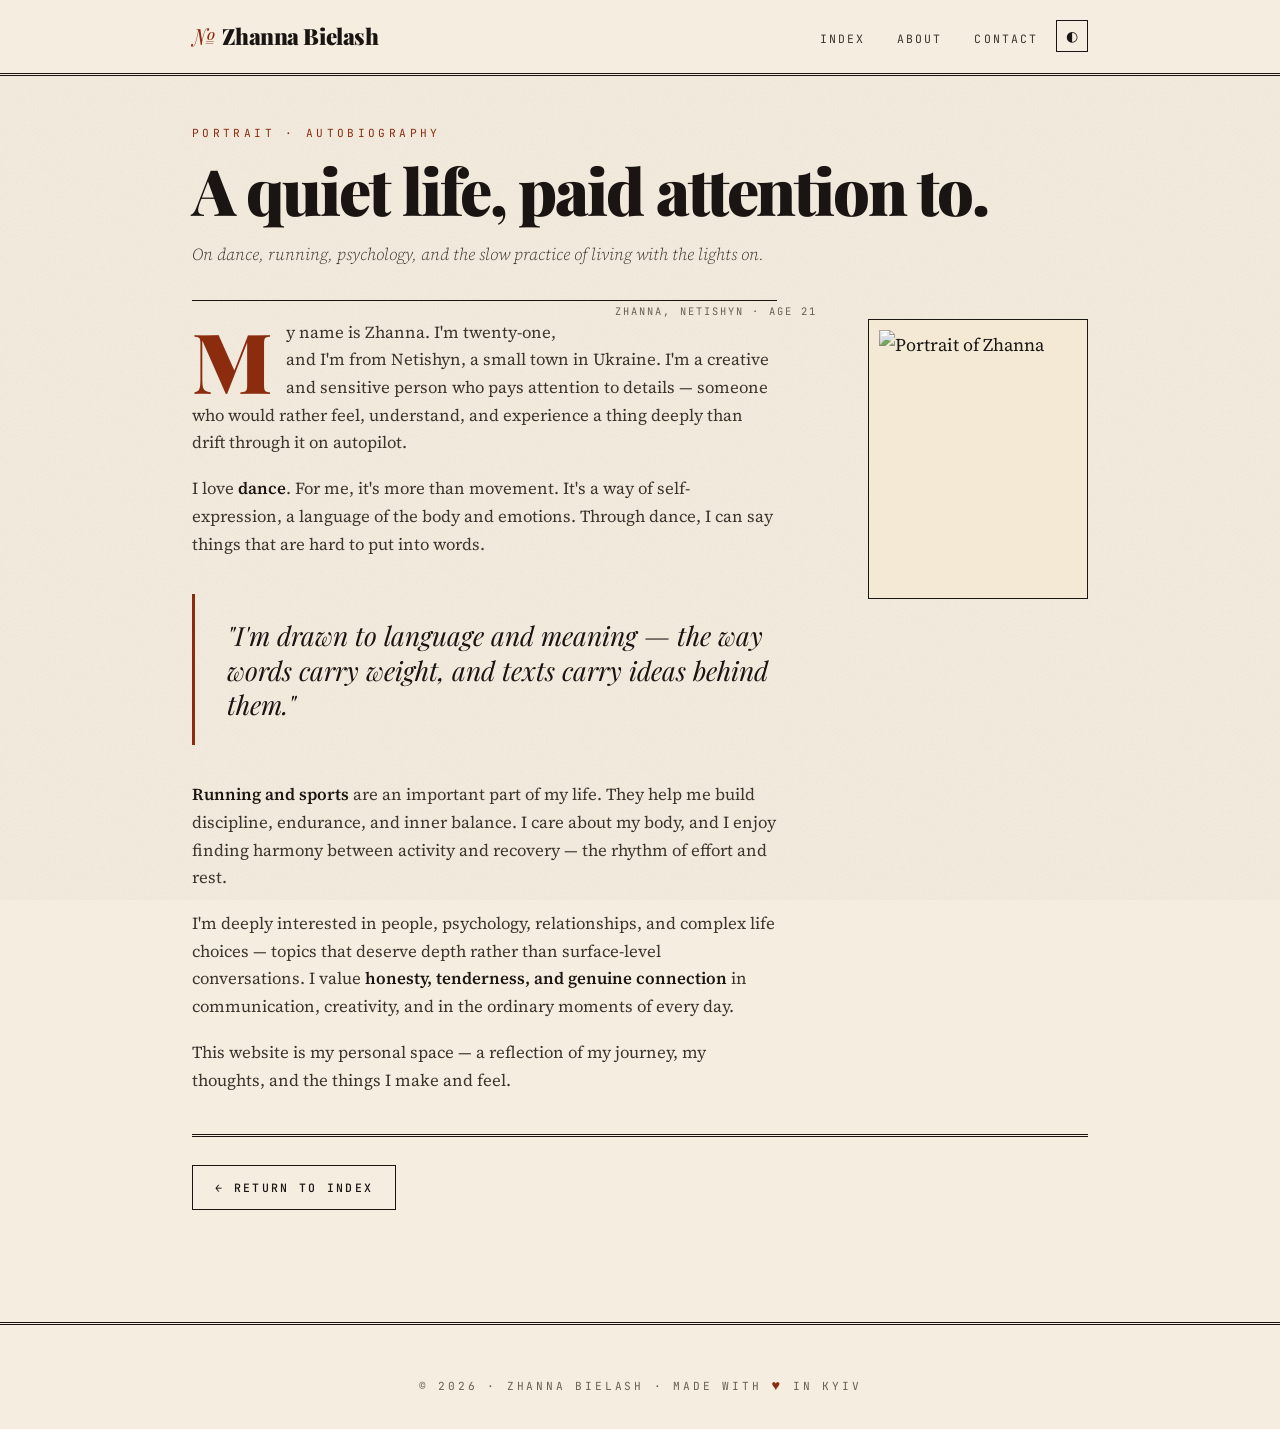
==== public/about.html @ b997ff3d "Redesign portfolio with editorial magazine aesthetic Replace generic dark-gradient template with a w" ====
<!DOCTYPE html>
<html lang="en" data-theme="light">
<head>
  <meta charset="UTF-8">
  <meta name="viewport" content="width=device-width, initial-scale=1.0">
  <title>About — Zhanna Bielash</title>
  <link rel="stylesheet" href="../assets/css/style.css">
</head>
<body>
  <nav class="nav">
    <div class="nav-inner">
      <a href="../index.html" class="nav-brand">Zhanna Bielash</a>
      <ul class="nav-links">
        <li><a href="../index.html">Index</a></li>
        <li><a href="./about.html">About</a></li>
        <li><a href="./contact.html">Contact</a></li>
        <li><button type="button" class="theme-toggle" data-theme-toggle aria-label="Toggle theme">◐</button></li>
      </ul>
    </div>
  </nav>

  <main class="container">
    <article class="page reveal">
      <span class="page-kicker">Portrait · Autobiography</span>
      <h1>A quiet life, paid attention to.</h1>
      <p class="page-deck">On dance, running, psychology, and the slow practice of living with the lights on.</p>

      <img src="../assets/images/My photo.jpg" alt="Portrait of Zhanna" class="avatar">
      <span class="avatar-caption">Zhanna, Netishyn · age 21</span>

      <p class="lede">My name is Zhanna. I'm twenty-one, and I'm from Netishyn, a small town in Ukraine. I'm a creative and sensitive person who pays attention to details — someone who would rather feel, understand, and experience a thing deeply than drift through it on autopilot.</p>

      <p>I love <b>dance</b>. For me, it's more than movement. It's a way of self-expression, a language of the body and emotions. Through dance, I can say things that are hard to put into words.</p>

      <blockquote class="pullquote">"I'm drawn to language and meaning — the way words carry weight, and texts carry ideas behind them."</blockquote>

      <p><b>Running and sports</b> are an important part of my life. They help me build discipline, endurance, and inner balance. I care about my body, and I enjoy finding harmony between activity and recovery — the rhythm of effort and rest.</p>

      <p>I'm deeply interested in people, psychology, relationships, and complex life choices — topics that deserve depth rather than surface-level conversations. I value <b>honesty, tenderness, and genuine connection</b> in communication, creativity, and in the ordinary moments of every day.</p>

      <p>This website is my personal space — a reflection of my journey, my thoughts, and the things I make and feel.</p>

      <hr>
      <a href="../index.html" class="btn btn-ghost">← Return to Index</a>
    </article>
  </main>

  <footer class="footer">© 2026 · Zhanna Bielash · Made with <span class="heart">♥</span> in Kyiv</footer>
  <script src="../assets/js/main.js"></script>
</body>
</html>
---- assets/css/style.css ----
@import url('https://fonts.googleapis.com/css2?family=Playfair+Display:ital,wght@0,400;0,700;0,900;1,400&family=Source+Serif+4:ital,wght@0,300;0,400;0,600;1,300;1,400&family=JetBrains+Mono:wght@400;500&display=swap');

:root {
  --paper: #f4ede0;
  --paper-deep: #ece2cf;
  --ink: #1a1512;
  --ink-soft: #3d342d;
  --ink-muted: #6b5d52;
  --rule: #1a1512;
  --accent: #8b2c0f;
  --accent-soft: #c77a3a;
  --highlight: #f8e9c4;

  --font-display: 'Playfair Display', Georgia, serif;
  --font-body: 'Source Serif 4', 'Iowan Old Style', Georgia, serif;
  --font-mono: 'JetBrains Mono', ui-monospace, monospace;
}

[data-theme="dark"] {
  --paper: #141110;
  --paper-deep: #0e0c0b;
  --ink: #f0e6d5;
  --ink-soft: #d4c6b0;
  --ink-muted: #8a7d6f;
  --rule: #f0e6d5;
  --accent: #e8a765;
  --highlight: #3a2f1e;
}

* { box-sizing: border-box; margin: 0; padding: 0; }

html { scroll-behavior: smooth; }

body {
  font-family: var(--font-body);
  background: var(--paper);
  color: var(--ink);
  line-height: 1.65;
  font-size: 18px;
  font-weight: 400;
  min-height: 100vh;
  -webkit-font-smoothing: antialiased;
  position: relative;
}

/* paper grain */
body::before {
  content: "";
  position: fixed;
  inset: 0;
  pointer-events: none;
  z-index: 1;
  opacity: 0.4;
  background-image: url("data:image/svg+xml;utf8,<svg xmlns='http://www.w3.org/2000/svg' width='200' height='200'><filter id='n'><feTurbulence type='fractalNoise' baseFrequency='0.9' numOctaves='2'/><feColorMatrix values='0 0 0 0 0.1 0 0 0 0 0.08 0 0 0 0 0.05 0 0 0 0.12 0'/></filter><rect width='100%25' height='100%25' filter='url(%23n)'/></svg>");
  mix-blend-mode: multiply;
}

[data-theme="dark"] body::before { mix-blend-mode: screen; opacity: 0.25; }

.container {
  max-width: 960px;
  margin: 0 auto;
  padding: 24px 32px 80px;
  position: relative;
  z-index: 2;
}

/* MASTHEAD */
.nav {
  border-bottom: 3px double var(--rule);
  background: var(--paper);
  position: relative;
  z-index: 10;
}
.nav-inner {
  max-width: 960px;
  margin: 0 auto;
  padding: 18px 32px;
  display: flex;
  align-items: center;
  justify-content: space-between;
  gap: 24px;
}
.nav-brand {
  font-family: var(--font-display);
  font-weight: 900;
  font-size: 1.4rem;
  letter-spacing: -0.02em;
  color: var(--ink);
  text-decoration: none;
}
.nav-brand::before {
  content: "№";
  font-weight: 400;
  font-style: italic;
  margin-right: 6px;
  color: var(--accent);
}
.nav-links {
  display: flex;
  gap: 4px;
  align-items: center;
  list-style: none;
}
.nav-links a {
  padding: 6px 14px;
  color: var(--ink-soft);
  text-decoration: none;
  font-family: var(--font-mono);
  font-size: 0.72rem;
  text-transform: uppercase;
  letter-spacing: 0.18em;
  border-bottom: 1px solid transparent;
  transition: border-color 200ms, color 200ms;
}
.nav-links a:hover {
  color: var(--ink);
  border-bottom-color: var(--accent);
}
.theme-toggle {
  background: transparent;
  border: 1px solid var(--rule);
  color: var(--ink);
  width: 32px;
  height: 32px;
  border-radius: 0;
  cursor: pointer;
  font-size: 0.85rem;
  transition: background 200ms;
}
.theme-toggle:hover { background: var(--ink); color: var(--paper); }

/* HERO — editorial masthead */
.hero {
  padding: 64px 0 40px;
  border-bottom: 1px solid var(--rule);
  margin-bottom: 48px;
}
.hero .eyebrow {
  display: block;
  font-family: var(--font-mono);
  font-size: 0.72rem;
  letter-spacing: 0.3em;
  text-transform: uppercase;
  color: var(--accent);
  margin-bottom: 20px;
}
.hero .eyebrow::before,
.hero .eyebrow::after {
  content: "—";
  margin: 0 10px;
  color: var(--ink-muted);
}
.hero h1 {
  font-family: var(--font-display);
  font-weight: 900;
  font-size: clamp(3rem, 10vw, 6.5rem);
  line-height: 0.95;
  letter-spacing: -0.04em;
  color: var(--ink);
  margin-bottom: 28px;
}
.hero h1 em {
  font-weight: 400;
  font-style: italic;
  color: var(--accent);
}
.hero h2 {
  font-family: var(--font-body);
  font-style: italic;
  font-weight: 300;
  font-size: clamp(1.1rem, 2.2vw, 1.4rem);
  line-height: 1.5;
  color: var(--ink-soft);
  max-width: 520px;
}
.hero-meta {
  display: flex;
  gap: 24px;
  margin-top: 36px;
  font-family: var(--font-mono);
  font-size: 0.7rem;
  text-transform: uppercase;
  letter-spacing: 0.2em;
  color: var(--ink-muted);
}
.hero-meta span::before {
  content: "";
  display: inline-block;
  width: 6px;
  height: 6px;
  background: var(--accent);
  margin-right: 8px;
  vertical-align: middle;
}

/* SECTION */
.section { padding: 32px 0; }
.section-title {
  font-family: var(--font-mono);
  font-size: 0.75rem;
  font-weight: 500;
  letter-spacing: 0.3em;
  text-transform: uppercase;
  color: var(--accent);
  margin-bottom: 32px;
  padding-bottom: 12px;
  border-bottom: 1px solid var(--rule);
  display: flex;
  align-items: baseline;
  justify-content: space-between;
}
.section-title::after {
  content: attr(data-num);
  font-family: var(--font-display);
  font-style: italic;
  font-weight: 400;
  font-size: 1.1rem;
  color: var(--ink-muted);
  letter-spacing: 0;
  text-transform: none;
}

/* PROJECT GRID — editorial asymmetric */
.grid {
  display: grid;
  grid-template-columns: 1fr 1fr;
  gap: 48px 40px;
}
.grid .card:nth-child(odd) { margin-top: 32px; }

.card {
  text-decoration: none;
  color: inherit;
  display: block;
  transition: transform 400ms cubic-bezier(0.25, 0.46, 0.45, 0.94);
}
.card:hover { transform: translateY(-4px); }

.card-media {
  aspect-ratio: 4 / 3;
  overflow: hidden;
  background: var(--paper-deep);
  margin-bottom: 18px;
  border: 1px solid var(--rule);
  filter: grayscale(0.2) contrast(1.05);
  transition: filter 500ms;
}
.card-media img {
  width: 100%;
  height: 100%;
  object-fit: cover;
  transition: transform 700ms cubic-bezier(0.25, 0.46, 0.45, 0.94);
}
.card:hover .card-media { filter: grayscale(0) contrast(1); }
.card:hover .card-media img { transform: scale(1.04); }

.card-kicker {
  font-family: var(--font-mono);
  font-size: 0.65rem;
  letter-spacing: 0.25em;
  text-transform: uppercase;
  color: var(--accent);
  margin-bottom: 8px;
}
.card-title {
  font-family: var(--font-display);
  font-size: 1.75rem;
  font-weight: 700;
  line-height: 1.1;
  letter-spacing: -0.02em;
  color: var(--ink);
  margin-bottom: 10px;
}
.card-desc {
  color: var(--ink-soft);
  font-size: 1rem;
  line-height: 1.55;
}
.card-read {
  margin-top: 12px;
  font-family: var(--font-mono);
  font-size: 0.7rem;
  letter-spacing: 0.2em;
  text-transform: uppercase;
  color: var(--ink);
  border-bottom: 1px solid var(--ink);
  padding-bottom: 2px;
  display: inline-block;
}

/* ARTICLE PAGE */
.page {
  padding-top: 24px;
}
.page h1 {
  font-family: var(--font-display);
  font-weight: 900;
  font-size: clamp(2.25rem, 6vw, 4rem);
  line-height: 1;
  letter-spacing: -0.03em;
  margin-bottom: 20px;
  color: var(--ink);
}
.page-kicker {
  font-family: var(--font-mono);
  font-size: 0.7rem;
  letter-spacing: 0.3em;
  text-transform: uppercase;
  color: var(--accent);
  margin-bottom: 16px;
  display: block;
}
.page-deck {
  font-family: var(--font-body);
  font-style: italic;
  font-weight: 300;
  font-size: 1.25rem;
  line-height: 1.5;
  color: var(--ink-soft);
  max-width: 620px;
  margin-bottom: 40px;
  padding-bottom: 32px;
  border-bottom: 1px solid var(--rule);
}
.page h2 {
  font-family: var(--font-display);
  font-weight: 700;
  font-size: 1.6rem;
  letter-spacing: -0.01em;
  margin: 36px 0 16px;
  color: var(--ink);
}
.page h3 {
  font-family: var(--font-mono);
  font-size: 0.75rem;
  font-weight: 500;
  letter-spacing: 0.25em;
  text-transform: uppercase;
  color: var(--accent);
  margin: 28px 0 12px;
}
.page p {
  color: var(--ink-soft);
  margin-bottom: 18px;
  max-width: 65ch;
  font-size: 1.05rem;
}
.page p b, .page p strong { color: var(--ink); font-weight: 600; }
.page p a {
  color: var(--ink);
  text-decoration: none;
  background-image: linear-gradient(var(--accent), var(--accent));
  background-size: 100% 1px;
  background-repeat: no-repeat;
  background-position: 0 100%;
  padding-bottom: 1px;
  transition: background-size 300ms;
}
.page p a:hover { background-size: 100% 100%; color: var(--paper); padding: 0 2px 1px; }

/* drop cap on first paragraph */
.page .lede::first-letter {
  font-family: var(--font-display);
  font-weight: 900;
  font-size: 5.2rem;
  line-height: 0.85;
  float: left;
  margin: 6px 14px 0 0;
  color: var(--accent);
}

.page ul { list-style: none; padding: 0; margin: 16px 0 24px; }
.page ul li {
  padding: 10px 0 10px 28px;
  border-bottom: 1px solid var(--paper-deep);
  color: var(--ink-soft);
  font-size: 1.05rem;
  position: relative;
}
.page ul li::before {
  content: "✦";
  position: absolute;
  left: 0;
  color: var(--accent);
  font-size: 0.75rem;
  top: 14px;
}

.page hr {
  border: none;
  height: 0;
  border-top: 3px double var(--rule);
  margin: 40px 0 28px;
}

/* pull quote */
.pullquote {
  font-family: var(--font-display);
  font-style: italic;
  font-weight: 400;
  font-size: 1.65rem;
  line-height: 1.3;
  color: var(--ink);
  padding: 24px 0 24px 32px;
  margin: 36px 0;
  border-left: 3px solid var(--accent);
  max-width: 620px;
}

/* AVATAR editorial frame */
.avatar {
  width: 220px;
  height: 280px;
  object-fit: cover;
  border: 1px solid var(--rule);
  padding: 10px;
  background: var(--paper-deep);
  float: right;
  margin: 0 0 20px 32px;
  filter: grayscale(0.3) sepia(0.15);
  transition: filter 500ms;
}
.avatar:hover { filter: none; }
.avatar-caption {
  font-family: var(--font-mono);
  font-size: 0.65rem;
  letter-spacing: 0.2em;
  text-transform: uppercase;
  color: var(--ink-muted);
  display: block;
  text-align: center;
  margin-top: -16px;
  margin-bottom: 24px;
  float: right;
  width: 240px;
  margin-left: 32px;
}

/* poster (movies) */
.poster {
  width: 130px;
  float: left;
  margin: 6px 24px 8px 0;
  border: 1px solid var(--rule);
  padding: 6px;
  background: var(--paper-deep);
  filter: grayscale(0.15);
  transition: filter 400ms, transform 400ms;
}
.poster:hover { filter: none; transform: rotate(-1deg); }
.poster-lg { width: 200px; }

.movie-item {
  overflow: hidden;
  padding: 28px 0;
  border-bottom: 1px solid var(--paper-deep);
  position: relative;
}
.movie-item:last-child { border-bottom: none; }
.movie-item::before {
  content: counter(movie, decimal-leading-zero);
  position: absolute;
  right: 0;
  top: 28px;
  font-family: var(--font-display);
  font-style: italic;
  font-size: 3rem;
  color: var(--paper-deep);
  z-index: 0;
}
.page { counter-reset: movie; }
.movie-item { counter-increment: movie; }
.movie-item h3 {
  font-family: var(--font-display);
  text-transform: none;
  letter-spacing: -0.01em;
  font-size: 1.5rem;
  color: var(--ink);
  font-weight: 700;
  margin: 0 0 8px;
  position: relative;
  z-index: 1;
}
.movie-item h3 em {
  font-family: var(--font-mono);
  font-style: normal;
  font-size: 0.7rem;
  letter-spacing: 0.2em;
  color: var(--ink-muted);
  margin-left: 10px;
  vertical-align: middle;
}

/* BUTTONS */
.btn {
  display: inline-flex;
  align-items: center;
  gap: 10px;
  padding: 12px 22px;
  background: var(--ink);
  color: var(--paper);
  text-decoration: none;
  font-family: var(--font-mono);
  font-size: 0.72rem;
  font-weight: 500;
  letter-spacing: 0.2em;
  text-transform: uppercase;
  border: 1px solid var(--ink);
  cursor: pointer;
  transition: background 200ms, color 200ms;
}
.btn:hover { background: var(--accent); border-color: var(--accent); color: var(--paper); }
.btn-ghost {
  background: transparent;
  color: var(--ink);
}
.btn-ghost:hover { background: var(--ink); color: var(--paper); border-color: var(--ink); }

.cta-center {
  display: flex;
  gap: 16px;
  justify-content: center;
  flex-wrap: wrap;
  padding-top: 40px;
  border-top: 1px solid var(--rule);
  margin-top: 40px;
}

/* FOOTER */
.footer {
  text-align: center;
  padding: 48px 24px 32px;
  color: var(--ink-muted);
  font-family: var(--font-mono);
  font-size: 0.7rem;
  letter-spacing: 0.25em;
  text-transform: uppercase;
  border-top: 3px double var(--rule);
  margin-top: 32px;
  position: relative;
  z-index: 2;
}
.footer .heart { color: var(--accent); font-size: 0.9rem; }

/* REVEAL */
.reveal {
  opacity: 0;
  transform: translateY(20px);
  transition: opacity 900ms ease, transform 900ms cubic-bezier(0.25, 0.46, 0.45, 0.94);
}
.reveal.is-visible { opacity: 1; transform: translateY(0); }

@media (prefers-reduced-motion: reduce) {
  *, *::before, *::after { animation: none !important; transition: none !important; }
  .reveal { opacity: 1; transform: none; }
}

@media (max-width: 720px) {
  body { font-size: 17px; }
  .container { padding: 16px 20px 60px; }
  .nav-inner { padding: 14px 20px; flex-wrap: wrap; }
  .nav-links { gap: 0; flex-wrap: wrap; }
  .nav-links a { padding: 6px 10px; font-size: 0.65rem; }
  .grid { grid-template-columns: 1fr; gap: 40px; }
  .grid .card:nth-child(odd) { margin-top: 0; }
  .hero { padding: 40px 0 32px; }
  .hero-meta { flex-direction: column; gap: 8px; }
  .avatar, .avatar-caption { float: none; display: block; margin: 0 auto 20px; }
  .poster { float: none; display: block; margin: 0 auto 16px; }
  .movie-item { text-align: center; }
  .movie-item::before { display: none; }
  .page .lede::first-letter { font-size: 4rem; }
}
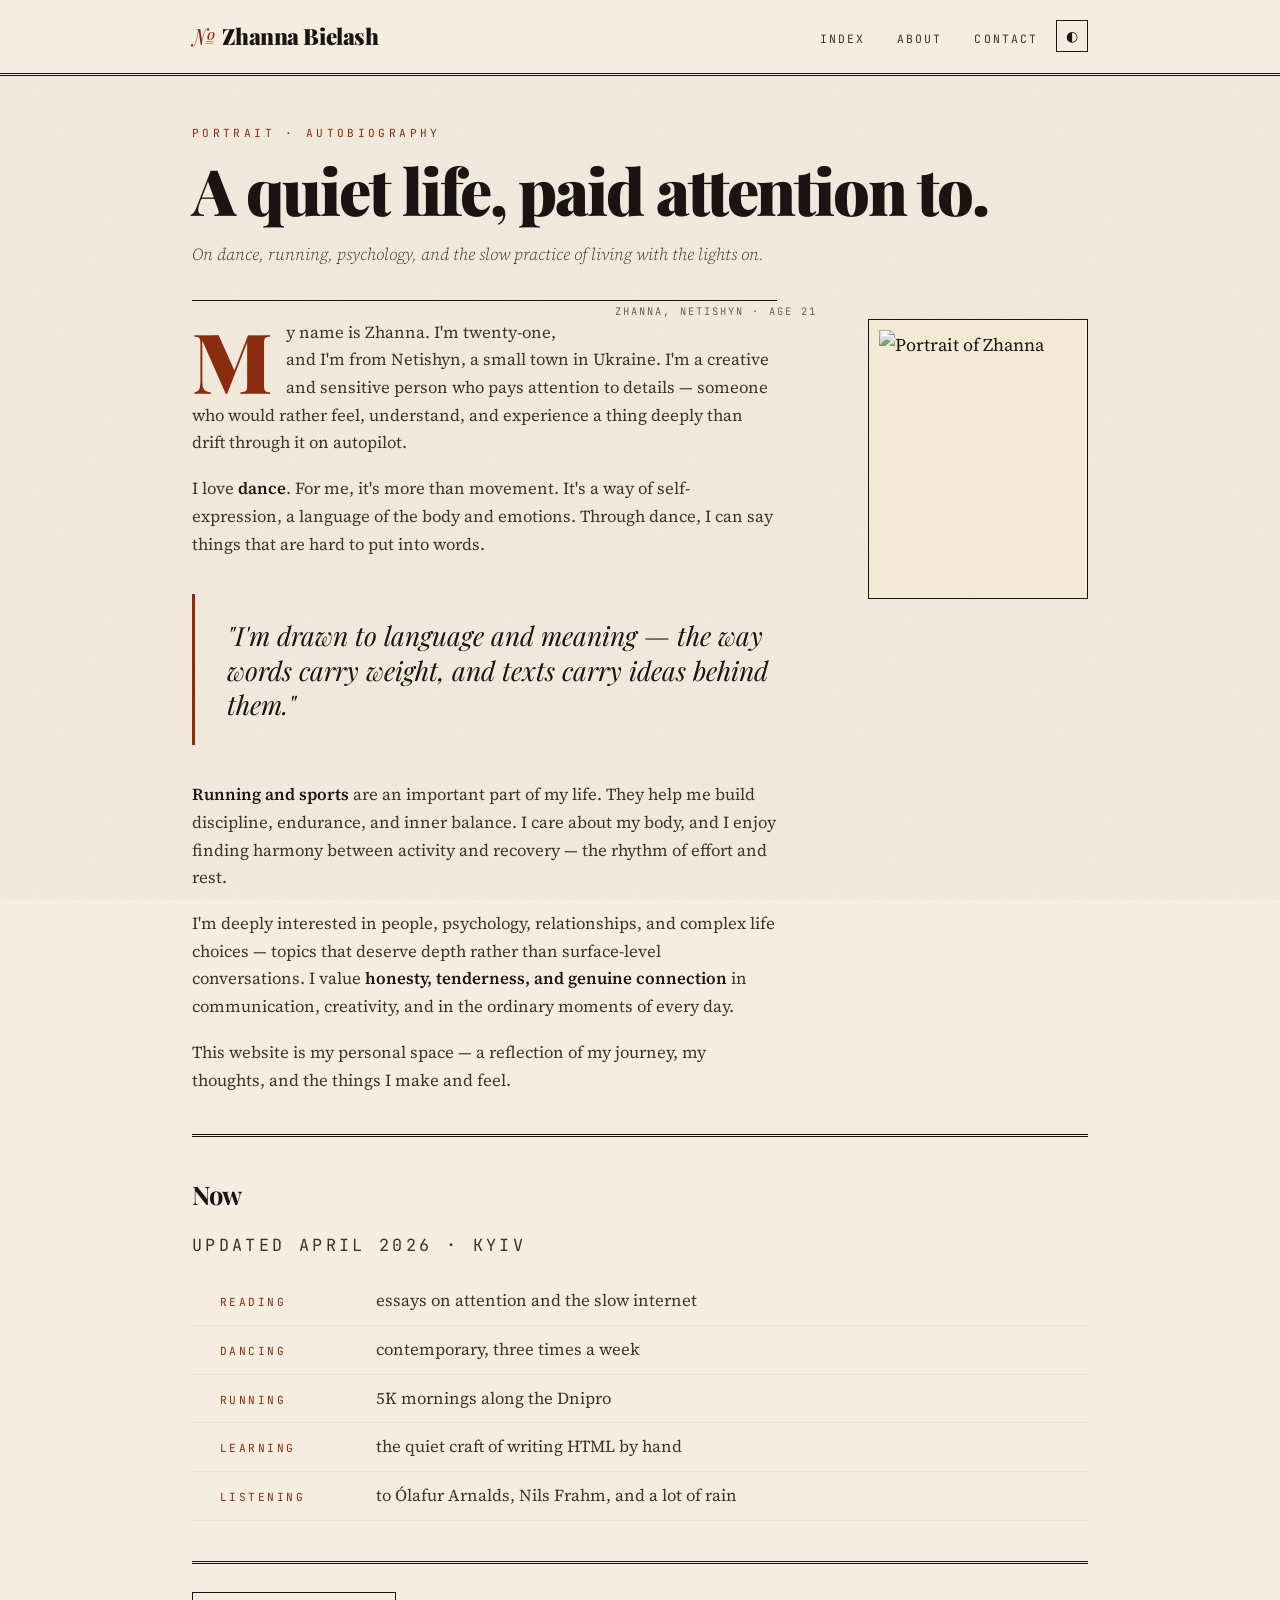
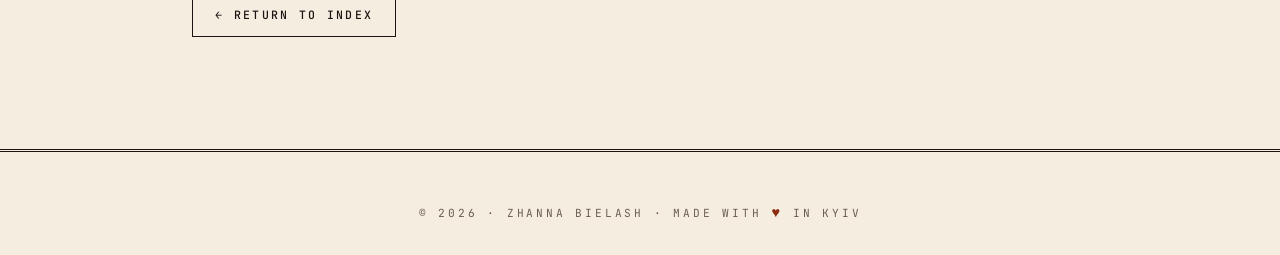
==== commit 69f316a7: "Add favicon, OG images, 404 page, Now section; optimize images - SVG favicon and 1200x630 OG image (" ====
--- a/public/about.html
+++ b/public/about.html
@@ -4,6 +4,13 @@
   <meta charset="UTF-8">
   <meta name="viewport" content="width=device-width, initial-scale=1.0">
   <title>About — Zhanna Bielash</title>
+  <meta name="description" content="A quiet life, paid attention to. On dance, running, psychology, and the slow practice of living with the lights on.">
+  <link rel="icon" type="image/svg+xml" href="../assets/favicon.svg">
+  <meta property="og:type" content="article">
+  <meta property="og:title" content="About — Zhanna Bielash">
+  <meta property="og:description" content="A quiet life, paid attention to.">
+  <meta property="og:image" content="https://htmlportfolio-gamma.vercel.app/assets/og-image.png">
+  <meta name="twitter:card" content="summary_large_image">
   <link rel="stylesheet" href="../assets/css/style.css">
 </head>
 <body>
@@ -41,6 +48,18 @@
       <p>This website is my personal space — a reflection of my journey, my thoughts, and the things I make and feel.</p>
 
       <hr>
+
+      <h2>Now</h2>
+      <p class="now-date">Updated April 2026 · Kyiv</p>
+      <ul class="now-list">
+        <li><span class="now-label">Reading</span> essays on attention and the slow internet</li>
+        <li><span class="now-label">Dancing</span> contemporary, three times a week</li>
+        <li><span class="now-label">Running</span> 5K mornings along the Dnipro</li>
+        <li><span class="now-label">Learning</span> the quiet craft of writing HTML by hand</li>
+        <li><span class="now-label">Listening</span> to Ólafur Arnalds, Nils Frahm, and a lot of rain</li>
+      </ul>
+
+      <hr>
       <a href="../index.html" class="btn btn-ghost">← Return to Index</a>
     </article>
   </main>
--- a/assets/css/style.css
+++ b/assets/css/style.css
@@ -490,6 +490,33 @@
   color: var(--ink-muted);
   margin-left: 10px;
   vertical-align: middle;
+}
+
+/* NOW SECTION */
+.now-date {
+  font-family: var(--font-mono);
+  font-size: 0.7rem;
+  letter-spacing: 0.2em;
+  text-transform: uppercase;
+  color: var(--ink-muted);
+  margin-bottom: 20px;
+}
+.now-list { margin: 0 0 24px; }
+.now-list li {
+  padding: 12px 0 12px 0;
+  border-bottom: 1px dotted var(--ink-muted);
+  display: grid;
+  grid-template-columns: 140px 1fr;
+  gap: 16px;
+  align-items: baseline;
+}
+.now-list li::before { display: none; }
+.now-label {
+  font-family: var(--font-mono);
+  font-size: 0.7rem;
+  letter-spacing: 0.22em;
+  text-transform: uppercase;
+  color: var(--accent);
 }
 
 /* BUTTONS */
@@ -571,4 +598,5 @@
   .movie-item { text-align: center; }
   .movie-item::before { display: none; }
   .page .lede::first-letter { font-size: 4rem; }
-}
+  .now-list li { grid-template-columns: 1fr; gap: 4px; }
+}
